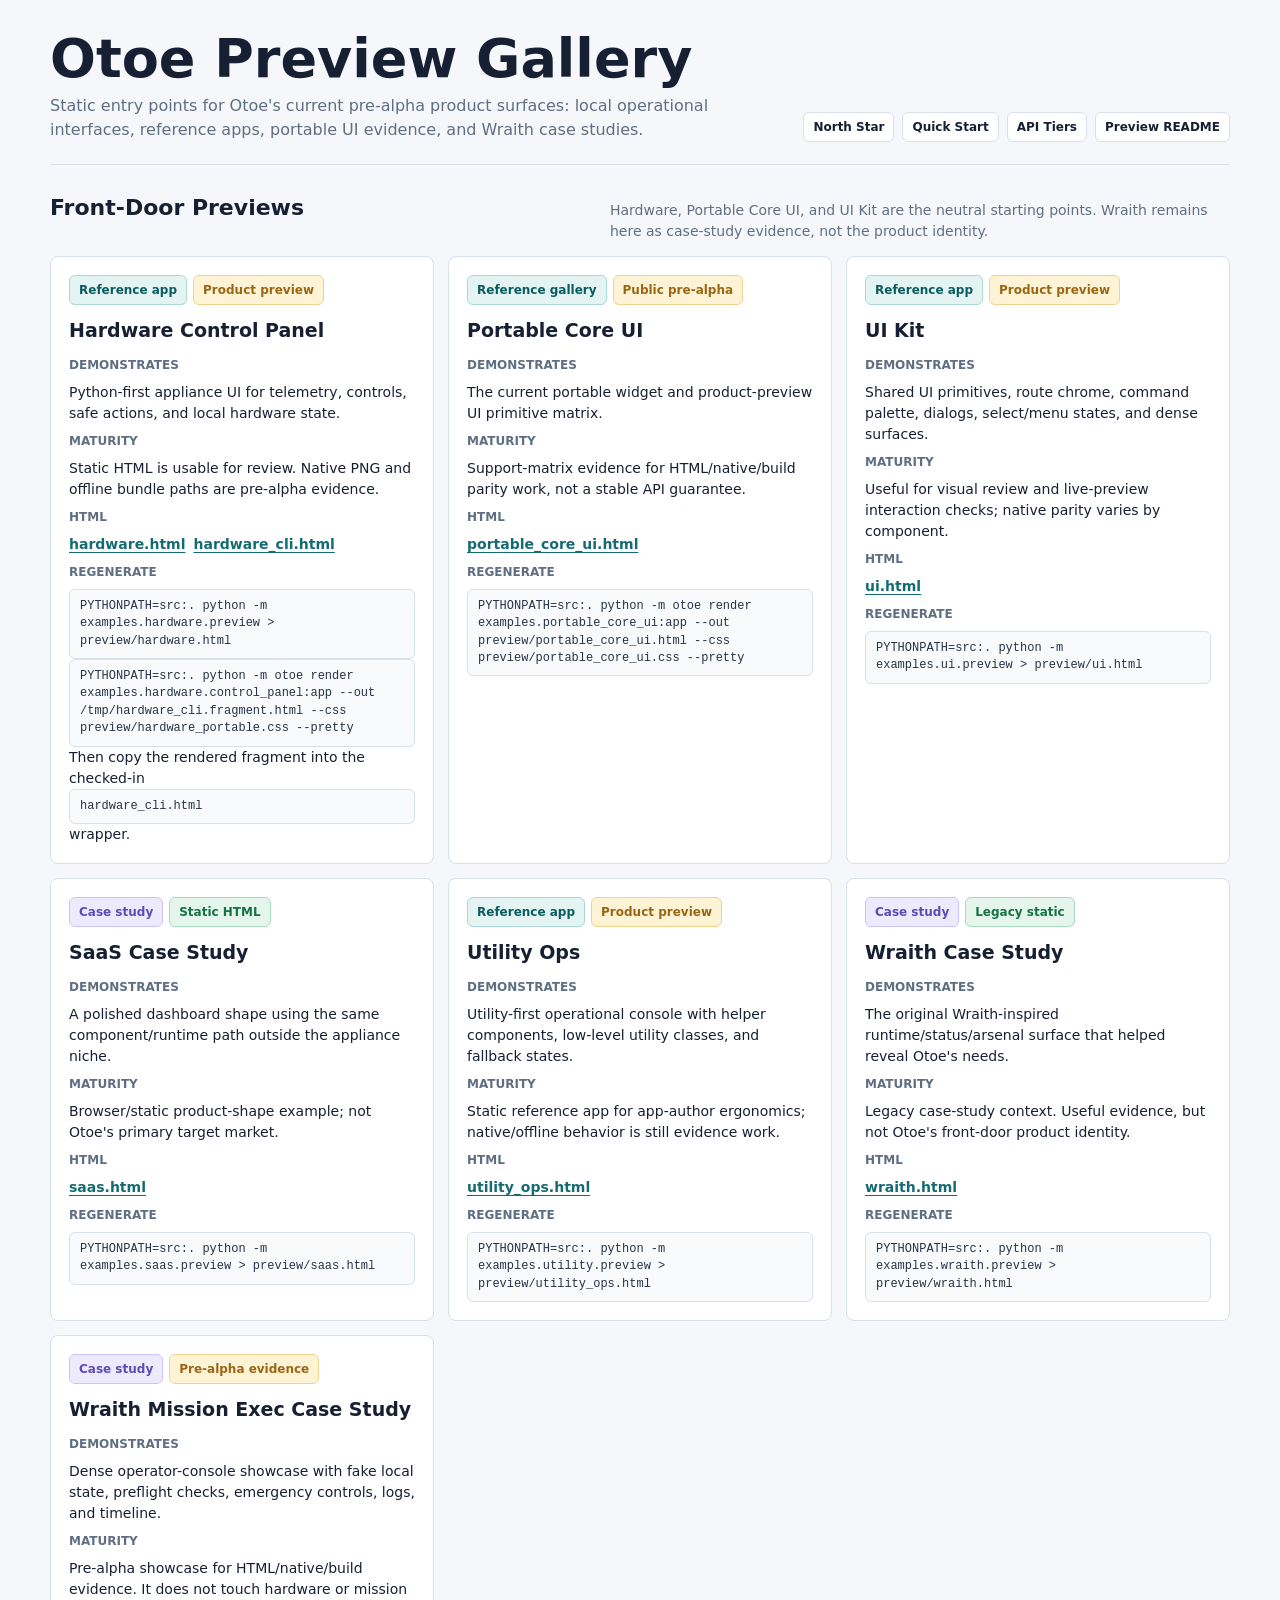
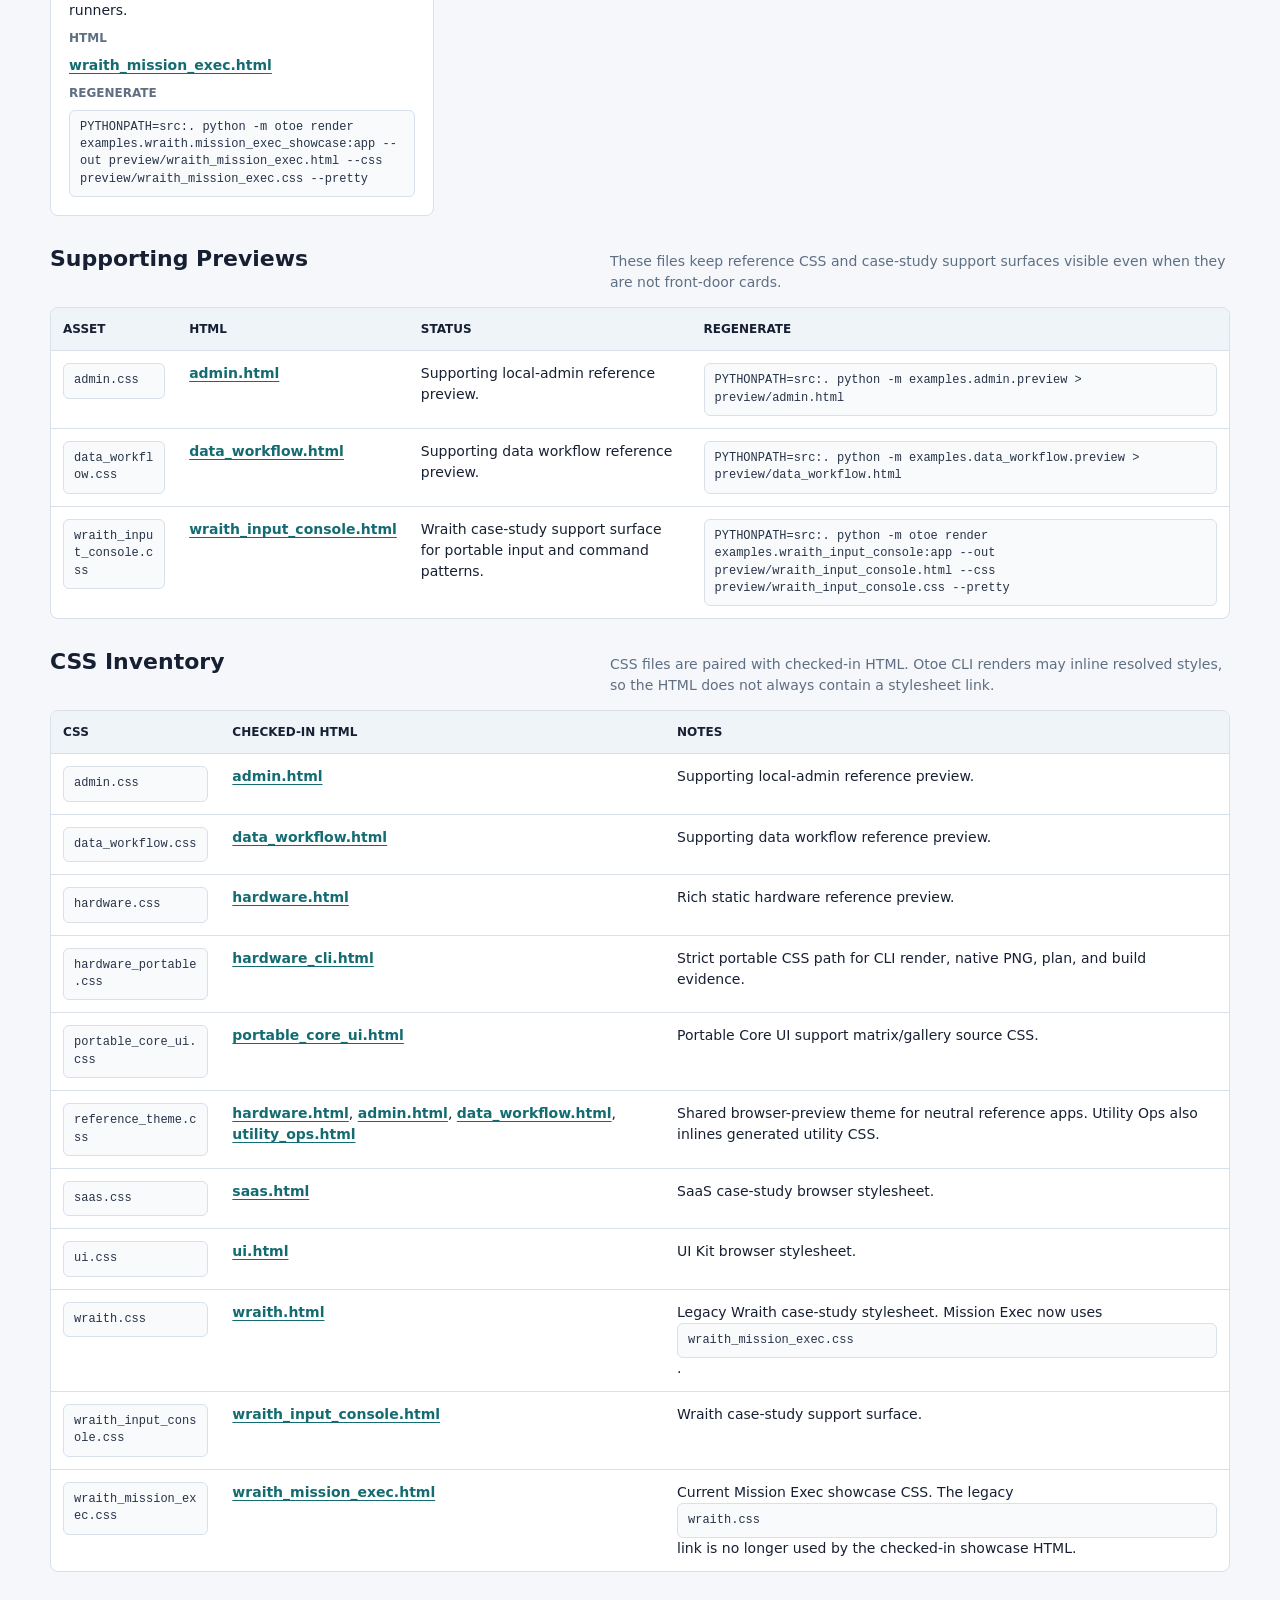
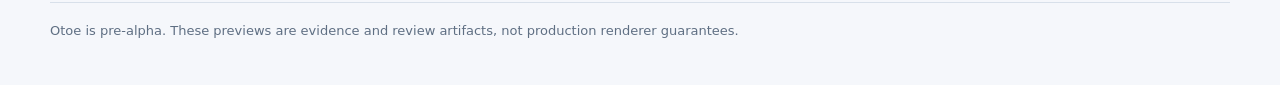
==== preview/index.html @ 35b37521 "docs: align Otoe product framing and preview gallery" ====
<!doctype html>
<html lang="en">
<head>
  <meta charset="utf-8">
  <meta name="viewport" content="width=device-width, initial-scale=1">
  <title>Otoe Preview Gallery</title>
  <style>
    :root {
      color-scheme: light;
      --bg: #f5f7fb;
      --panel: #ffffff;
      --panel-soft: #eef4f7;
      --ink: #172033;
      --muted: #5f6f83;
      --line: #d8e0ea;
      --accent: #146c72;
      --accent-soft: #e3f4f3;
      --warn: #9a6614;
      --warn-soft: #fff3d6;
      --case: #5f4bb6;
      --case-soft: #eeeafd;
      --ok: #177245;
      --ok-soft: #e4f5ec;
    }

    * {
      box-sizing: border-box;
    }

    body {
      margin: 0;
      background: var(--bg);
      color: var(--ink);
      font-family:
        Inter, ui-sans-serif, system-ui, -apple-system, BlinkMacSystemFont,
        "Segoe UI", sans-serif;
      line-height: 1.5;
    }

    a {
      color: var(--accent);
      font-weight: 700;
      text-decoration-thickness: 0.08em;
      text-underline-offset: 0.18em;
    }

    code {
      display: block;
      max-width: 100%;
      padding: 8px 10px;
      overflow-wrap: anywhere;
      border: 1px solid var(--line);
      border-radius: 6px;
      background: #f8fafc;
      color: #273348;
      font-family: ui-monospace, SFMono-Regular, Menlo, Consolas, monospace;
      font-size: 12px;
      line-height: 1.45;
    }

    .page {
      width: min(1180px, calc(100% - 32px));
      margin: 0 auto;
      padding: 32px 0 44px;
    }

    .top {
      display: grid;
      grid-template-columns: minmax(0, 1fr) auto;
      gap: 18px;
      align-items: end;
      padding-bottom: 22px;
      border-bottom: 1px solid var(--line);
    }

    h1 {
      margin: 0 0 8px;
      font-size: clamp(32px, 5vw, 54px);
      line-height: 1;
      letter-spacing: 0;
    }

    .intro {
      max-width: 820px;
      margin: 0;
      color: var(--muted);
      font-size: 16px;
    }

    .quick-links {
      display: flex;
      flex-wrap: wrap;
      justify-content: flex-end;
      gap: 8px;
    }

    .quick-links a,
    .chip {
      display: inline-flex;
      align-items: center;
      min-height: 30px;
      padding: 5px 9px;
      border: 1px solid var(--line);
      border-radius: 6px;
      background: var(--panel);
      color: var(--ink);
      font-size: 12px;
      font-weight: 800;
      text-decoration: none;
    }

    .section-head {
      display: flex;
      gap: 12px;
      align-items: baseline;
      justify-content: space-between;
      margin: 30px 0 14px;
    }

    h2 {
      margin: 0;
      font-size: 22px;
      line-height: 1.2;
      letter-spacing: 0;
    }

    .section-note {
      max-width: 620px;
      margin: 0;
      color: var(--muted);
      font-size: 14px;
    }

    .grid {
      display: grid;
      grid-template-columns: repeat(auto-fit, minmax(300px, 1fr));
      gap: 14px;
    }

    .card {
      display: flex;
      flex-direction: column;
      gap: 14px;
      min-width: 0;
      padding: 18px;
      border: 1px solid var(--line);
      border-radius: 8px;
      background: var(--panel);
    }

    .card h3 {
      margin: 0;
      font-size: 19px;
      line-height: 1.2;
      letter-spacing: 0;
    }

    .meta {
      display: flex;
      flex-wrap: wrap;
      gap: 6px;
      min-height: 30px;
    }

    .chip.reference {
      border-color: #a8d9d5;
      background: var(--accent-soft);
      color: #095b60;
    }

    .chip.case {
      border-color: #cdc3f7;
      background: var(--case-soft);
      color: var(--case);
    }

    .chip.status {
      border-color: #efd38d;
      background: var(--warn-soft);
      color: var(--warn);
    }

    .chip.ready {
      border-color: #a8dcbf;
      background: var(--ok-soft);
      color: var(--ok);
    }

    .detail {
      display: grid;
      gap: 8px;
      margin: 0;
    }

    .detail dt {
      margin: 0;
      color: var(--muted);
      font-size: 12px;
      font-weight: 900;
      text-transform: uppercase;
    }

    .detail dd {
      margin: 0;
      min-width: 0;
      color: var(--ink);
      font-size: 14px;
    }

    .links {
      display: flex;
      flex-wrap: wrap;
      gap: 8px;
    }

    .table-wrap {
      overflow-x: auto;
      border: 1px solid var(--line);
      border-radius: 8px;
      background: var(--panel);
    }

    table {
      width: 100%;
      min-width: 760px;
      border-collapse: collapse;
      font-size: 14px;
    }

    th,
    td {
      padding: 12px;
      border-bottom: 1px solid var(--line);
      text-align: left;
      vertical-align: top;
    }

    th {
      background: var(--panel-soft);
      font-size: 12px;
      text-transform: uppercase;
      letter-spacing: 0;
    }

    tr:last-child td {
      border-bottom: 0;
    }

    footer {
      margin-top: 30px;
      padding-top: 18px;
      border-top: 1px solid var(--line);
      color: var(--muted);
      font-size: 13px;
    }

    @media (max-width: 760px) {
      .page {
        width: min(100% - 20px, 1180px);
        padding-top: 20px;
      }

      .top,
      .section-head {
        grid-template-columns: 1fr;
        align-items: start;
      }

      .quick-links {
        justify-content: flex-start;
      }
    }
  </style>
</head>
<body>
  <main class="page">
    <header class="top">
      <div>
        <h1>Otoe Preview Gallery</h1>
        <p class="intro">
          Static entry points for Otoe's current pre-alpha product surfaces:
          local operational interfaces, reference apps, portable UI evidence,
          and Wraith case studies.
        </p>
      </div>
      <nav class="quick-links" aria-label="Gallery shortcuts">
        <a href="../docs/product-north-star.md">North Star</a>
        <a href="../docs/quickstart.md">Quick Start</a>
        <a href="../docs/api-tiers.md">API Tiers</a>
        <a href="README.md">Preview README</a>
      </nav>
    </header>

    <section aria-labelledby="front-door-heading">
      <div class="section-head">
        <h2 id="front-door-heading">Front-Door Previews</h2>
        <p class="section-note">
          Hardware, Portable Core UI, and UI Kit are the neutral starting
          points. Wraith remains here as case-study evidence, not the product
          identity.
        </p>
      </div>

      <div class="grid">
        <article class="card">
          <div class="meta">
            <span class="chip reference">Reference app</span>
            <span class="chip status">Product preview</span>
          </div>
          <h3>Hardware Control Panel</h3>
          <dl class="detail">
            <dt>Demonstrates</dt>
            <dd>Python-first appliance UI for telemetry, controls, safe actions, and local hardware state.</dd>
            <dt>Maturity</dt>
            <dd>Static HTML is usable for review. Native PNG and offline bundle paths are pre-alpha evidence.</dd>
            <dt>HTML</dt>
            <dd class="links">
              <a href="hardware.html">hardware.html</a>
              <a href="hardware_cli.html">hardware_cli.html</a>
            </dd>
            <dt>Regenerate</dt>
            <dd>
              <code>PYTHONPATH=src:. python -m examples.hardware.preview &gt; preview/hardware.html</code>
              <code>PYTHONPATH=src:. python -m otoe render examples.hardware.control_panel:app --out /tmp/hardware_cli.fragment.html --css preview/hardware_portable.css --pretty</code>
              <span>Then copy the rendered fragment into the checked-in <code>hardware_cli.html</code> wrapper.</span>
            </dd>
          </dl>
        </article>

        <article class="card">
          <div class="meta">
            <span class="chip reference">Reference gallery</span>
            <span class="chip status">Public pre-alpha</span>
          </div>
          <h3>Portable Core UI</h3>
          <dl class="detail">
            <dt>Demonstrates</dt>
            <dd>The current portable widget and product-preview UI primitive matrix.</dd>
            <dt>Maturity</dt>
            <dd>Support-matrix evidence for HTML/native/build parity work, not a stable API guarantee.</dd>
            <dt>HTML</dt>
            <dd><a href="portable_core_ui.html">portable_core_ui.html</a></dd>
            <dt>Regenerate</dt>
            <dd><code>PYTHONPATH=src:. python -m otoe render examples.portable_core_ui:app --out preview/portable_core_ui.html --css preview/portable_core_ui.css --pretty</code></dd>
          </dl>
        </article>

        <article class="card">
          <div class="meta">
            <span class="chip reference">Reference app</span>
            <span class="chip status">Product preview</span>
          </div>
          <h3>UI Kit</h3>
          <dl class="detail">
            <dt>Demonstrates</dt>
            <dd>Shared UI primitives, route chrome, command palette, dialogs, select/menu states, and dense surfaces.</dd>
            <dt>Maturity</dt>
            <dd>Useful for visual review and live-preview interaction checks; native parity varies by component.</dd>
            <dt>HTML</dt>
            <dd><a href="ui.html">ui.html</a></dd>
            <dt>Regenerate</dt>
            <dd><code>PYTHONPATH=src:. python -m examples.ui.preview &gt; preview/ui.html</code></dd>
          </dl>
        </article>

        <article class="card">
          <div class="meta">
            <span class="chip case">Case study</span>
            <span class="chip ready">Static HTML</span>
          </div>
          <h3>SaaS Case Study</h3>
          <dl class="detail">
            <dt>Demonstrates</dt>
            <dd>A polished dashboard shape using the same component/runtime path outside the appliance niche.</dd>
            <dt>Maturity</dt>
            <dd>Browser/static product-shape example; not Otoe's primary target market.</dd>
            <dt>HTML</dt>
            <dd><a href="saas.html">saas.html</a></dd>
            <dt>Regenerate</dt>
            <dd><code>PYTHONPATH=src:. python -m examples.saas.preview &gt; preview/saas.html</code></dd>
          </dl>
        </article>

        <article class="card">
          <div class="meta">
            <span class="chip reference">Reference app</span>
            <span class="chip status">Product preview</span>
          </div>
          <h3>Utility Ops</h3>
          <dl class="detail">
            <dt>Demonstrates</dt>
            <dd>Utility-first operational console with helper components, low-level utility classes, and fallback states.</dd>
            <dt>Maturity</dt>
            <dd>Static reference app for app-author ergonomics; native/offline behavior is still evidence work.</dd>
            <dt>HTML</dt>
            <dd><a href="utility_ops.html">utility_ops.html</a></dd>
            <dt>Regenerate</dt>
            <dd><code>PYTHONPATH=src:. python -m examples.utility.preview &gt; preview/utility_ops.html</code></dd>
          </dl>
        </article>

        <article class="card">
          <div class="meta">
            <span class="chip case">Case study</span>
            <span class="chip ready">Legacy static</span>
          </div>
          <h3>Wraith Case Study</h3>
          <dl class="detail">
            <dt>Demonstrates</dt>
            <dd>The original Wraith-inspired runtime/status/arsenal surface that helped reveal Otoe's needs.</dd>
            <dt>Maturity</dt>
            <dd>Legacy case-study context. Useful evidence, but not Otoe's front-door product identity.</dd>
            <dt>HTML</dt>
            <dd><a href="wraith.html">wraith.html</a></dd>
            <dt>Regenerate</dt>
            <dd><code>PYTHONPATH=src:. python -m examples.wraith.preview &gt; preview/wraith.html</code></dd>
          </dl>
        </article>

        <article class="card">
          <div class="meta">
            <span class="chip case">Case study</span>
            <span class="chip status">Pre-alpha evidence</span>
          </div>
          <h3>Wraith Mission Exec Case Study</h3>
          <dl class="detail">
            <dt>Demonstrates</dt>
            <dd>Dense operator-console showcase with fake local state, preflight checks, emergency controls, logs, and timeline.</dd>
            <dt>Maturity</dt>
            <dd>Pre-alpha showcase for HTML/native/build evidence. It does not touch hardware or mission runners.</dd>
            <dt>HTML</dt>
            <dd><a href="wraith_mission_exec.html">wraith_mission_exec.html</a></dd>
            <dt>Regenerate</dt>
            <dd><code>PYTHONPATH=src:. python -m otoe render examples.wraith.mission_exec_showcase:app --out preview/wraith_mission_exec.html --css preview/wraith_mission_exec.css --pretty</code></dd>
          </dl>
        </article>
      </div>
    </section>

    <section aria-labelledby="supporting-heading">
      <div class="section-head">
        <h2 id="supporting-heading">Supporting Previews</h2>
        <p class="section-note">
          These files keep reference CSS and case-study support surfaces visible
          even when they are not front-door cards.
        </p>
      </div>
      <div class="table-wrap">
        <table>
          <thead>
            <tr>
              <th>Asset</th>
              <th>HTML</th>
              <th>Status</th>
              <th>Regenerate</th>
            </tr>
          </thead>
          <tbody>
            <tr>
              <td><code>admin.css</code></td>
              <td><a href="admin.html">admin.html</a></td>
              <td>Supporting local-admin reference preview.</td>
              <td><code>PYTHONPATH=src:. python -m examples.admin.preview &gt; preview/admin.html</code></td>
            </tr>
            <tr>
              <td><code>data_workflow.css</code></td>
              <td><a href="data_workflow.html">data_workflow.html</a></td>
              <td>Supporting data workflow reference preview.</td>
              <td><code>PYTHONPATH=src:. python -m examples.data_workflow.preview &gt; preview/data_workflow.html</code></td>
            </tr>
            <tr>
              <td><code>wraith_input_console.css</code></td>
              <td><a href="wraith_input_console.html">wraith_input_console.html</a></td>
              <td>Wraith case-study support surface for portable input and command patterns.</td>
              <td><code>PYTHONPATH=src:. python -m otoe render examples.wraith_input_console:app --out preview/wraith_input_console.html --css preview/wraith_input_console.css --pretty</code></td>
            </tr>
          </tbody>
        </table>
      </div>
    </section>

    <section aria-labelledby="css-heading">
      <div class="section-head">
        <h2 id="css-heading">CSS Inventory</h2>
        <p class="section-note">
          CSS files are paired with checked-in HTML. Otoe CLI renders may inline
          resolved styles, so the HTML does not always contain a stylesheet link.
        </p>
      </div>
      <div class="table-wrap">
        <table>
          <thead>
            <tr>
              <th>CSS</th>
              <th>Checked-in HTML</th>
              <th>Notes</th>
            </tr>
          </thead>
          <tbody>
            <tr>
              <td><code>admin.css</code></td>
              <td><a href="admin.html">admin.html</a></td>
              <td>Supporting local-admin reference preview.</td>
            </tr>
            <tr>
              <td><code>data_workflow.css</code></td>
              <td><a href="data_workflow.html">data_workflow.html</a></td>
              <td>Supporting data workflow reference preview.</td>
            </tr>
            <tr>
              <td><code>hardware.css</code></td>
              <td><a href="hardware.html">hardware.html</a></td>
              <td>Rich static hardware reference preview.</td>
            </tr>
            <tr>
              <td><code>hardware_portable.css</code></td>
              <td><a href="hardware_cli.html">hardware_cli.html</a></td>
              <td>Strict portable CSS path for CLI render, native PNG, plan, and build evidence.</td>
            </tr>
            <tr>
              <td><code>portable_core_ui.css</code></td>
              <td><a href="portable_core_ui.html">portable_core_ui.html</a></td>
              <td>Portable Core UI support matrix/gallery source CSS.</td>
            </tr>
            <tr>
              <td><code>reference_theme.css</code></td>
              <td>
                <a href="hardware.html">hardware.html</a>,
                <a href="admin.html">admin.html</a>,
                <a href="data_workflow.html">data_workflow.html</a>,
                <a href="utility_ops.html">utility_ops.html</a>
              </td>
              <td>Shared browser-preview theme for neutral reference apps. Utility Ops also inlines generated utility CSS.</td>
            </tr>
            <tr>
              <td><code>saas.css</code></td>
              <td><a href="saas.html">saas.html</a></td>
              <td>SaaS case-study browser stylesheet.</td>
            </tr>
            <tr>
              <td><code>ui.css</code></td>
              <td><a href="ui.html">ui.html</a></td>
              <td>UI Kit browser stylesheet.</td>
            </tr>
            <tr>
              <td><code>wraith.css</code></td>
              <td><a href="wraith.html">wraith.html</a></td>
              <td>Legacy Wraith case-study stylesheet. Mission Exec now uses <code>wraith_mission_exec.css</code>.</td>
            </tr>
            <tr>
              <td><code>wraith_input_console.css</code></td>
              <td><a href="wraith_input_console.html">wraith_input_console.html</a></td>
              <td>Wraith case-study support surface.</td>
            </tr>
            <tr>
              <td><code>wraith_mission_exec.css</code></td>
              <td><a href="wraith_mission_exec.html">wraith_mission_exec.html</a></td>
              <td>Current Mission Exec showcase CSS. The legacy <code>wraith.css</code> link is no longer used by the checked-in showcase HTML.</td>
            </tr>
          </tbody>
        </table>
      </div>
    </section>

    <footer>
      Otoe is pre-alpha. These previews are evidence and review artifacts, not
      production renderer guarantees.
    </footer>
  </main>
</body>
</html>
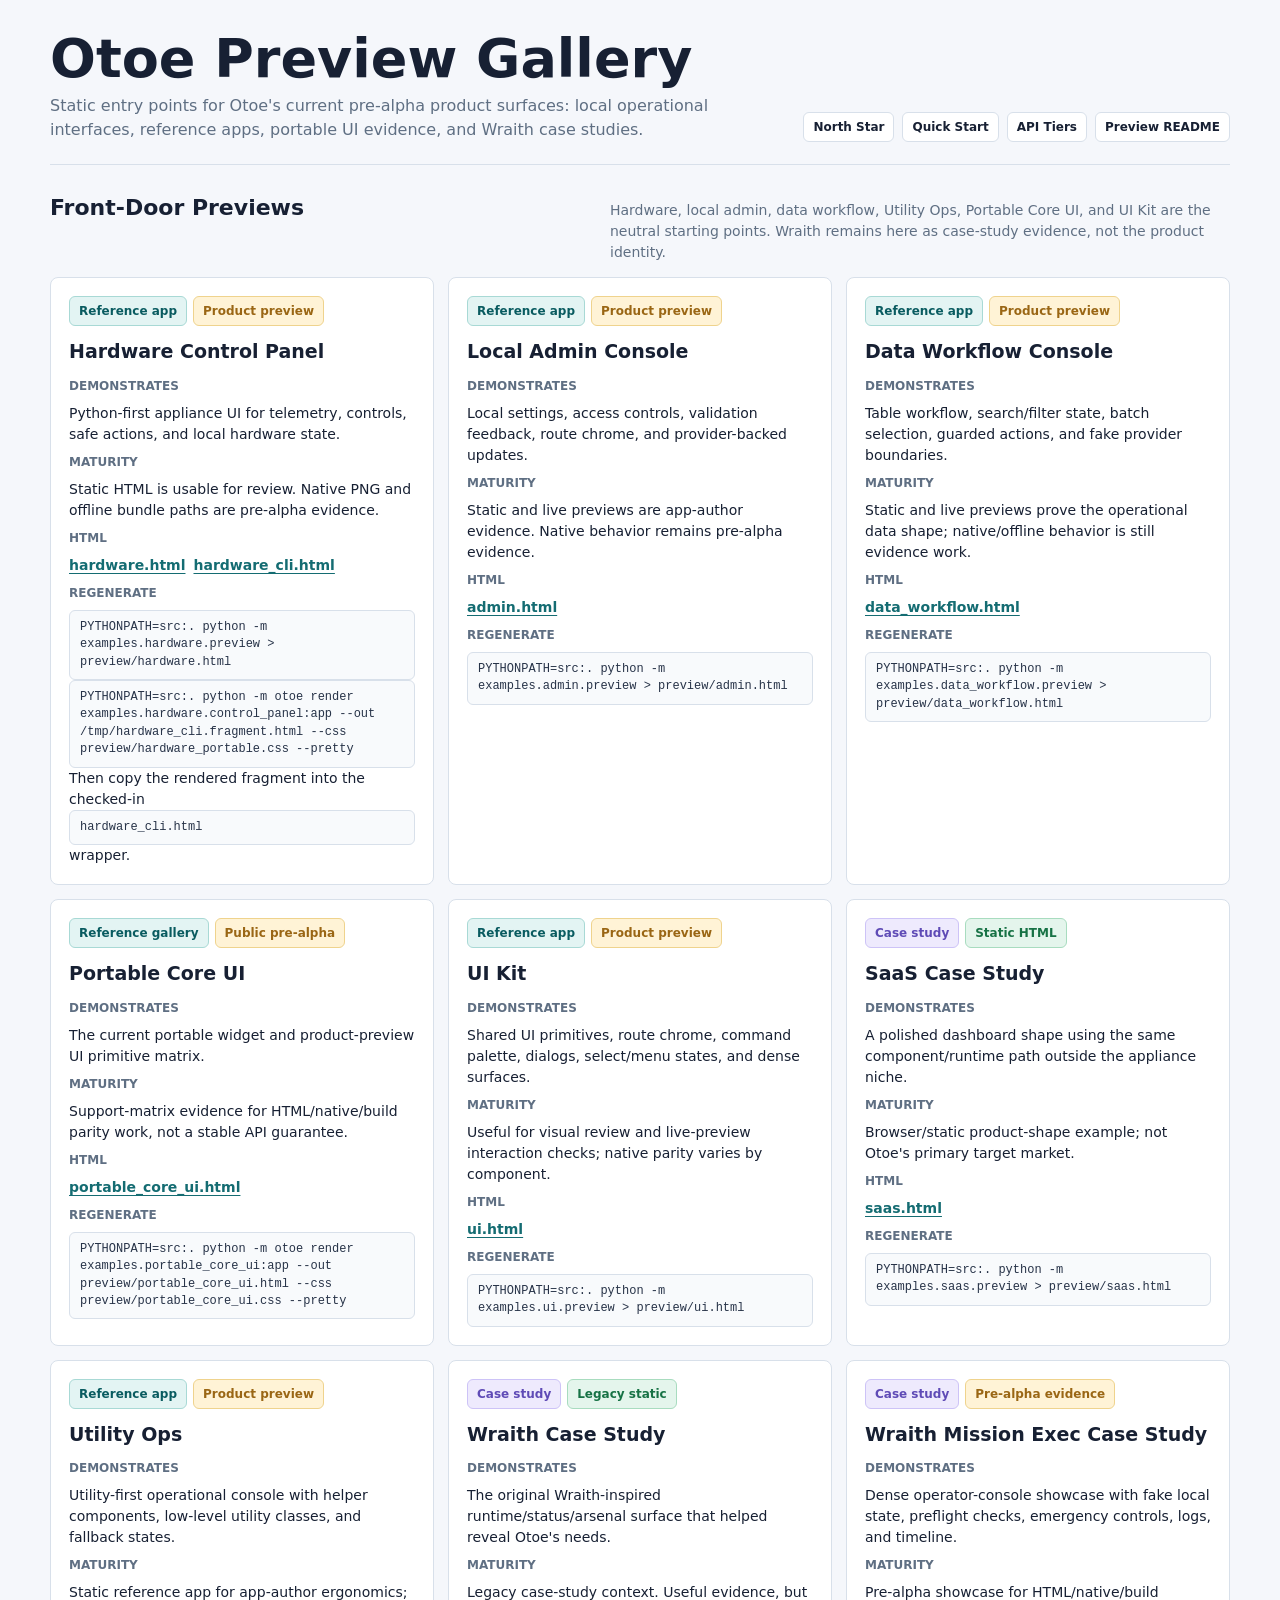
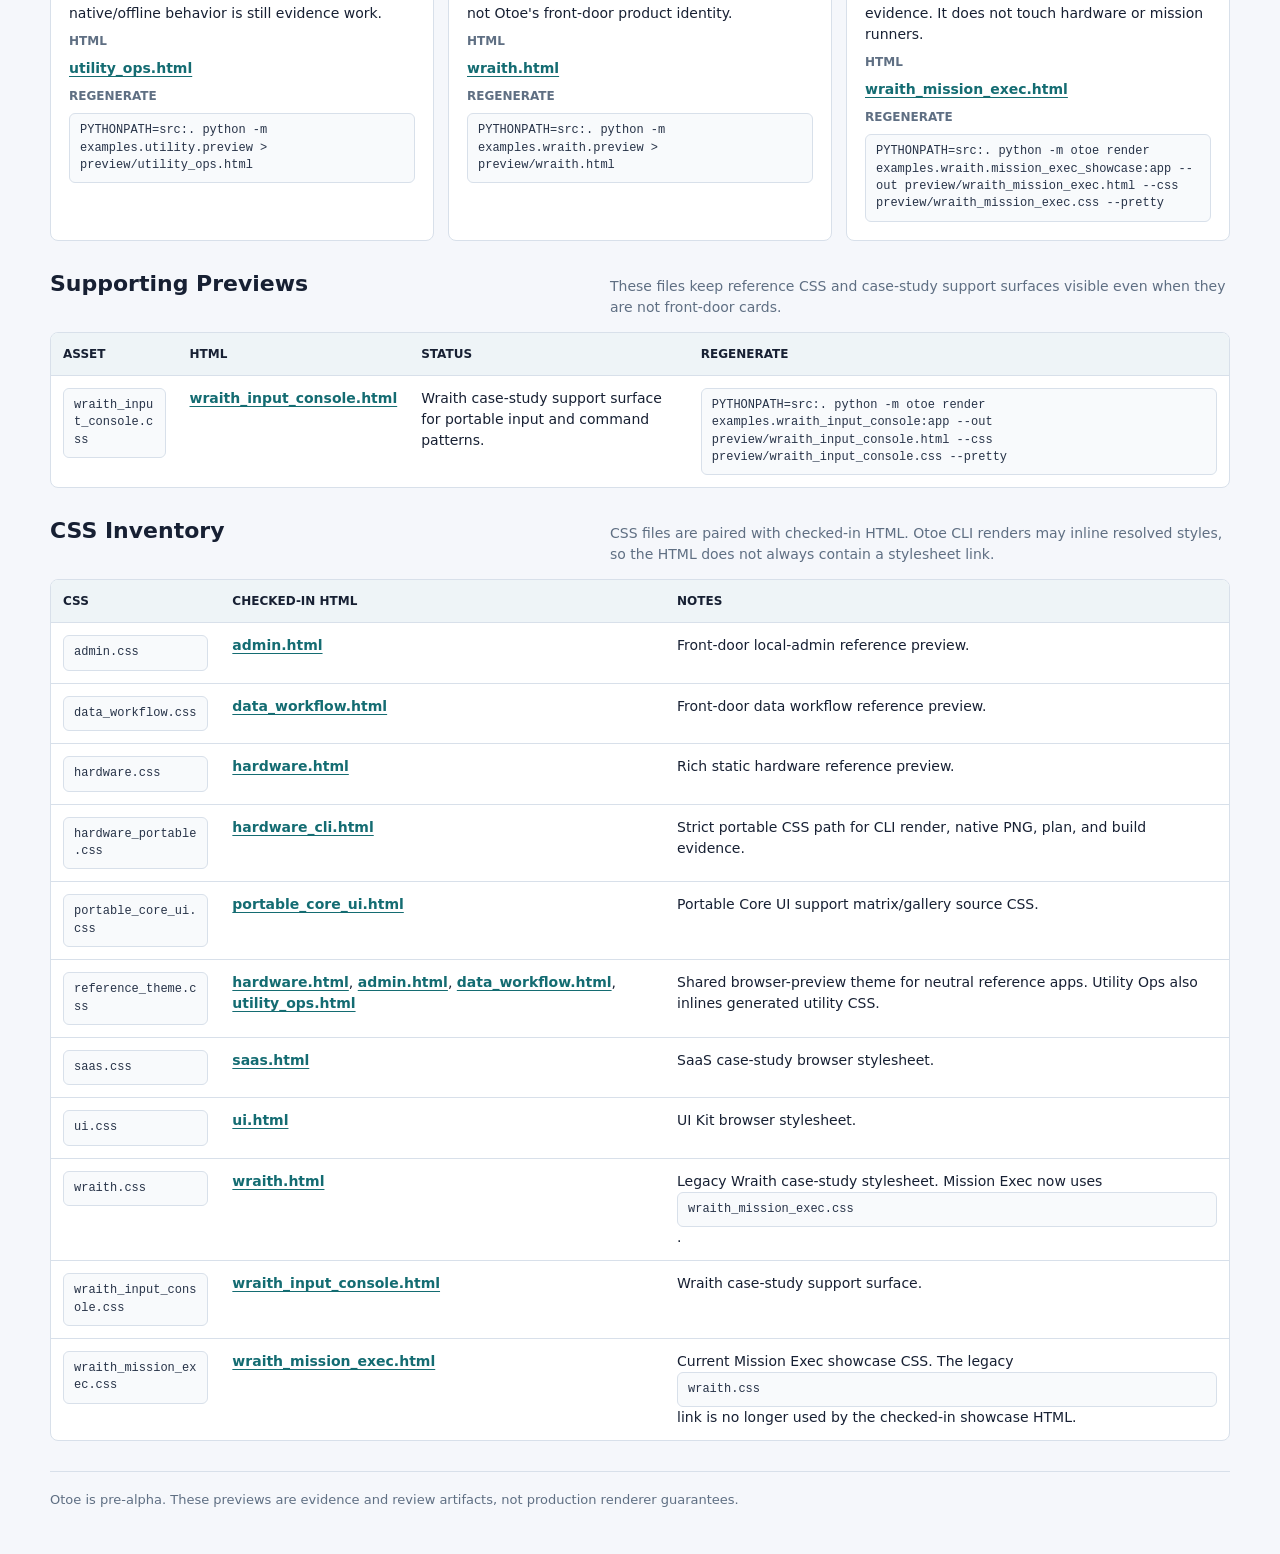
==== commit 7524f8c0: "Sync runtime and release integrity Otoe-Source-Commit: afb5227e4bbfcd012fd394f7e6084ddad1b33f6a" ====
--- a/preview/index.html
+++ b/preview/index.html
@@ -295,9 +295,9 @@
       <div class="section-head">
         <h2 id="front-door-heading">Front-Door Previews</h2>
         <p class="section-note">
-          Hardware, Portable Core UI, and UI Kit are the neutral starting
-          points. Wraith remains here as case-study evidence, not the product
-          identity.
+          Hardware, local admin, data workflow, Utility Ops, Portable Core UI,
+          and UI Kit are the neutral starting points. Wraith remains here as
+          case-study evidence, not the product identity.
         </p>
       </div>
 
@@ -324,6 +324,42 @@
               <code>PYTHONPATH=src:. python -m otoe render examples.hardware.control_panel:app --out /tmp/hardware_cli.fragment.html --css preview/hardware_portable.css --pretty</code>
               <span>Then copy the rendered fragment into the checked-in <code>hardware_cli.html</code> wrapper.</span>
             </dd>
+          </dl>
+        </article>
+
+        <article class="card">
+          <div class="meta">
+            <span class="chip reference">Reference app</span>
+            <span class="chip status">Product preview</span>
+          </div>
+          <h3>Local Admin Console</h3>
+          <dl class="detail">
+            <dt>Demonstrates</dt>
+            <dd>Local settings, access controls, validation feedback, route chrome, and provider-backed updates.</dd>
+            <dt>Maturity</dt>
+            <dd>Static and live previews are app-author evidence. Native behavior remains pre-alpha evidence.</dd>
+            <dt>HTML</dt>
+            <dd><a href="admin.html">admin.html</a></dd>
+            <dt>Regenerate</dt>
+            <dd><code>PYTHONPATH=src:. python -m examples.admin.preview &gt; preview/admin.html</code></dd>
+          </dl>
+        </article>
+
+        <article class="card">
+          <div class="meta">
+            <span class="chip reference">Reference app</span>
+            <span class="chip status">Product preview</span>
+          </div>
+          <h3>Data Workflow Console</h3>
+          <dl class="detail">
+            <dt>Demonstrates</dt>
+            <dd>Table workflow, search/filter state, batch selection, guarded actions, and fake provider boundaries.</dd>
+            <dt>Maturity</dt>
+            <dd>Static and live previews prove the operational data shape; native/offline behavior is still evidence work.</dd>
+            <dt>HTML</dt>
+            <dd><a href="data_workflow.html">data_workflow.html</a></dd>
+            <dt>Regenerate</dt>
+            <dd><code>PYTHONPATH=src:. python -m examples.data_workflow.preview &gt; preview/data_workflow.html</code></dd>
           </dl>
         </article>
 
@@ -457,18 +493,6 @@
           </thead>
           <tbody>
             <tr>
-              <td><code>admin.css</code></td>
-              <td><a href="admin.html">admin.html</a></td>
-              <td>Supporting local-admin reference preview.</td>
-              <td><code>PYTHONPATH=src:. python -m examples.admin.preview &gt; preview/admin.html</code></td>
-            </tr>
-            <tr>
-              <td><code>data_workflow.css</code></td>
-              <td><a href="data_workflow.html">data_workflow.html</a></td>
-              <td>Supporting data workflow reference preview.</td>
-              <td><code>PYTHONPATH=src:. python -m examples.data_workflow.preview &gt; preview/data_workflow.html</code></td>
-            </tr>
-            <tr>
               <td><code>wraith_input_console.css</code></td>
               <td><a href="wraith_input_console.html">wraith_input_console.html</a></td>
               <td>Wraith case-study support surface for portable input and command patterns.</td>
@@ -500,12 +524,12 @@
             <tr>
               <td><code>admin.css</code></td>
               <td><a href="admin.html">admin.html</a></td>
-              <td>Supporting local-admin reference preview.</td>
+              <td>Front-door local-admin reference preview.</td>
             </tr>
             <tr>
               <td><code>data_workflow.css</code></td>
               <td><a href="data_workflow.html">data_workflow.html</a></td>
-              <td>Supporting data workflow reference preview.</td>
+              <td>Front-door data workflow reference preview.</td>
             </tr>
             <tr>
               <td><code>hardware.css</code></td>
